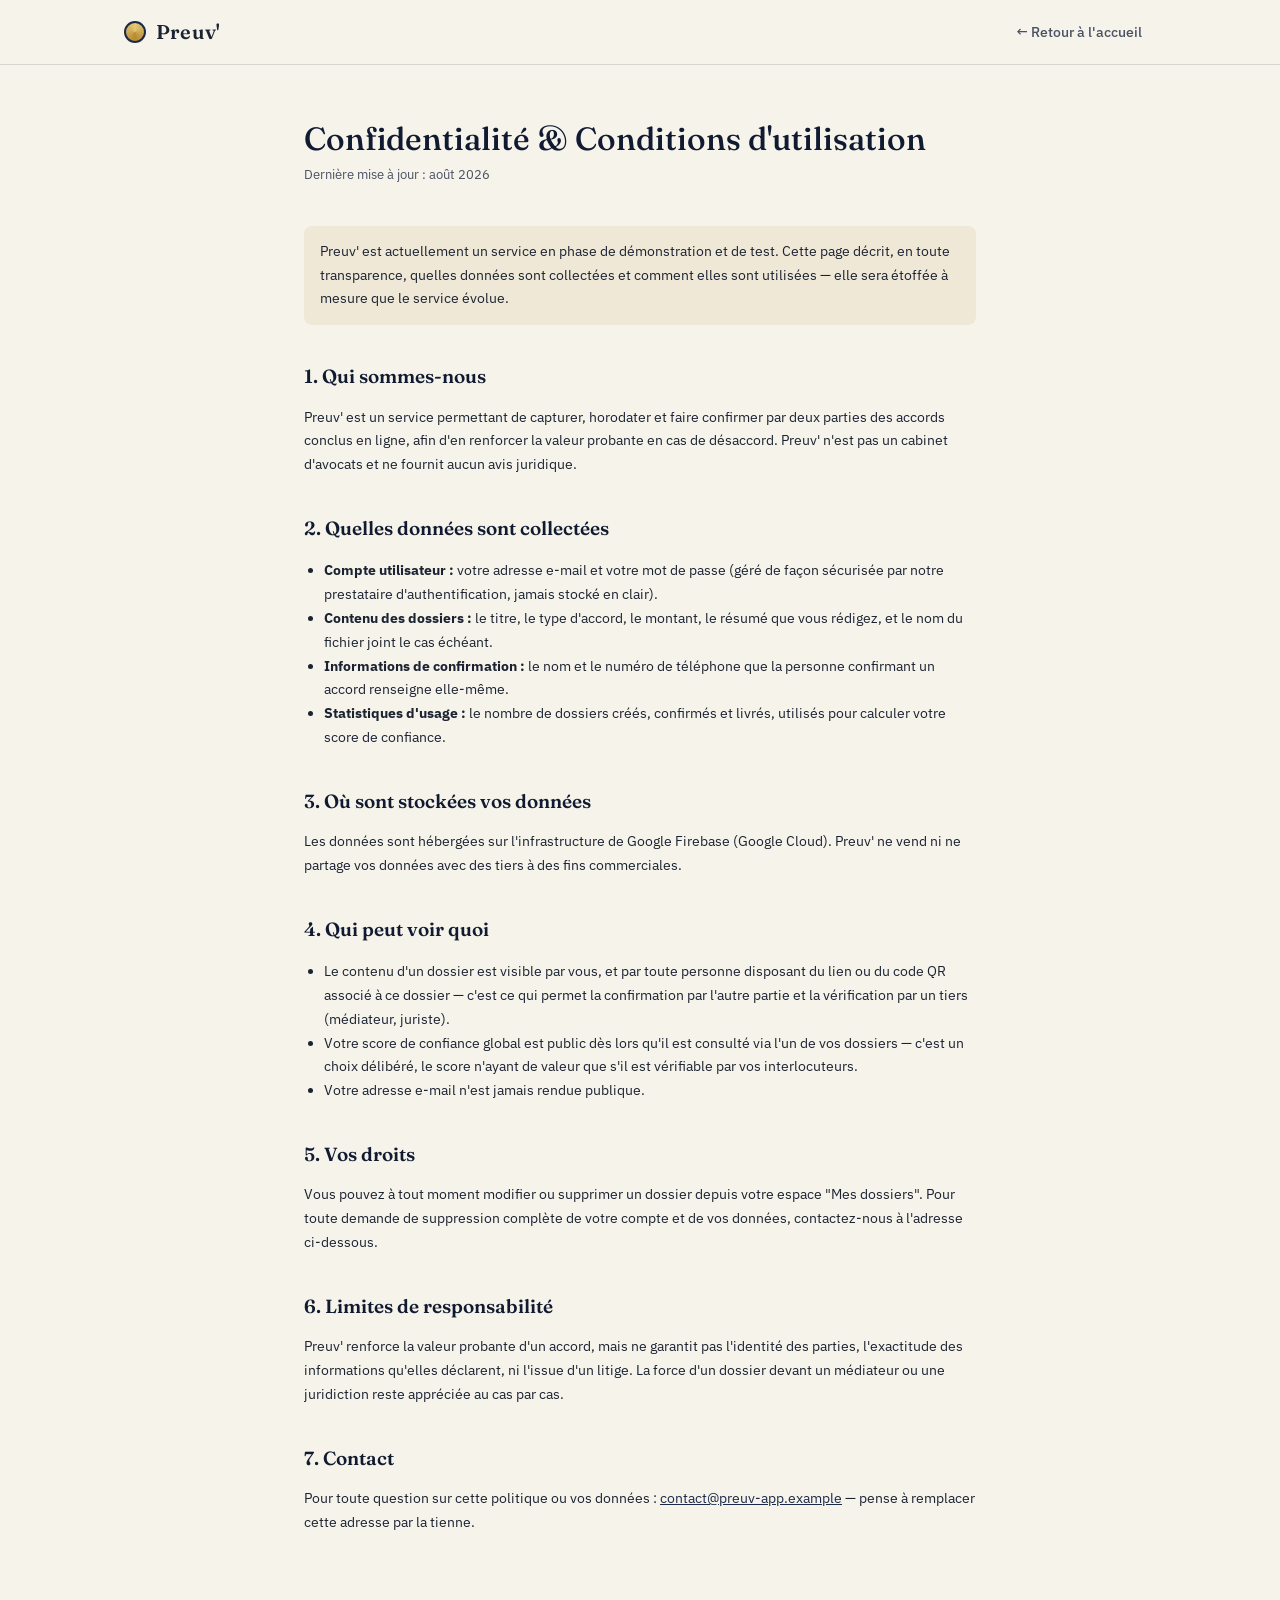
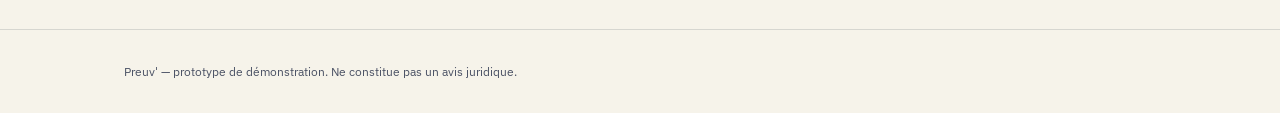
==== confidentialite.html @ 6f405555 "Add files via upload" ====
<!DOCTYPE html>
<html lang="fr">
<head>
<meta charset="UTF-8">
<meta name="viewport" content="width=device-width, initial-scale=1.0">
<title>Preuv' — Confidentialité & Conditions</title>
<link rel="icon" type="image/svg+xml" href="favicon.svg">
<link rel="preconnect" href="https://fonts.googleapis.com">
<link href="https://fonts.googleapis.com/css2?family=Fraunces:opsz,wght@9..144,400;9..144,500;9..144,600&family=IBM+Plex+Sans:wght@400;500;600&family=IBM+Plex+Mono:wght@400;500&display=swap" rel="stylesheet">
<link rel="stylesheet" href="styles.css">
<style>
  .legal-wrap{max-width:720px;margin:0 auto;padding:56px 24px 80px;}
  .legal-wrap h1{font-family:var(--font-display);font-size:32px;font-weight:500;color:var(--navy-deep);margin:0 0 6px;}
  .legal-wrap .maj{font-size:13px;color:var(--ink-soft);margin:0 0 40px;}
  .legal-wrap h2{font-family:var(--font-display);font-size:19px;font-weight:600;color:var(--navy-deep);margin:36px 0 12px;}
  .legal-wrap p, .legal-wrap li{font-size:14px;line-height:1.7;color:var(--ink);}
  .legal-wrap ul{padding-left:20px;}
  .legal-wrap a{color:var(--navy);}
  .legal-note{background:rgba(183,138,46,0.1);border-radius:8px;padding:14px 16px;font-size:13px;color:#8a6a1f;margin-bottom:32px;}
</style>
</head>
<body>

<header class="topbar">
  <div class="wrap topbar-inner">
    <div class="brand">
      <span class="brand-mark" aria-hidden="true"></span>
      <span class="brand-name">Preuv'</span>
    </div>
    <a href="index.html" class="nav-link" style="text-decoration:none;">← Retour à l'accueil</a>
  </div>
</header>

<main class="legal-wrap">
  <h1>Confidentialité &amp; Conditions d'utilisation</h1>
  <p class="maj">Dernière mise à jour : août 2026</p>

  <p class="legal-note">Preuv' est actuellement un service en phase de démonstration et de test. Cette page décrit, en toute transparence, quelles données sont collectées et comment elles sont utilisées — elle sera étoffée à mesure que le service évolue.</p>

  <h2>1. Qui sommes-nous</h2>
  <p>Preuv' est un service permettant de capturer, horodater et faire confirmer par deux parties des accords conclus en ligne, afin d'en renforcer la valeur probante en cas de désaccord. Preuv' n'est pas un cabinet d'avocats et ne fournit aucun avis juridique.</p>

  <h2>2. Quelles données sont collectées</h2>
  <ul>
    <li><strong>Compte utilisateur :</strong> votre adresse e-mail et votre mot de passe (géré de façon sécurisée par notre prestataire d'authentification, jamais stocké en clair).</li>
    <li><strong>Contenu des dossiers :</strong> le titre, le type d'accord, le montant, le résumé que vous rédigez, et le nom du fichier joint le cas échéant.</li>
    <li><strong>Informations de confirmation :</strong> le nom et le numéro de téléphone que la personne confirmant un accord renseigne elle-même.</li>
    <li><strong>Statistiques d'usage :</strong> le nombre de dossiers créés, confirmés et livrés, utilisés pour calculer votre score de confiance.</li>
  </ul>

  <h2>3. Où sont stockées vos données</h2>
  <p>Les données sont hébergées sur l'infrastructure de Google Firebase (Google Cloud). Preuv' ne vend ni ne partage vos données avec des tiers à des fins commerciales.</p>

  <h2>4. Qui peut voir quoi</h2>
  <ul>
    <li>Le contenu d'un dossier est visible par vous, et par toute personne disposant du lien ou du code QR associé à ce dossier — c'est ce qui permet la confirmation par l'autre partie et la vérification par un tiers (médiateur, juriste).</li>
    <li>Votre score de confiance global est public dès lors qu'il est consulté via l'un de vos dossiers — c'est un choix délibéré, le score n'ayant de valeur que s'il est vérifiable par vos interlocuteurs.</li>
    <li>Votre adresse e-mail n'est jamais rendue publique.</li>
  </ul>

  <h2>5. Vos droits</h2>
  <p>Vous pouvez à tout moment modifier ou supprimer un dossier depuis votre espace "Mes dossiers". Pour toute demande de suppression complète de votre compte et de vos données, contactez-nous à l'adresse ci-dessous.</p>

  <h2>6. Limites de responsabilité</h2>
  <p>Preuv' renforce la valeur probante d'un accord, mais ne garantit pas l'identité des parties, l'exactitude des informations qu'elles déclarent, ni l'issue d'un litige. La force d'un dossier devant un médiateur ou une juridiction reste appréciée au cas par cas.</p>

  <h2>7. Contact</h2>
  <p>Pour toute question sur cette politique ou vos données : <a href="mailto:contact@preuv-app.example">contact@preuv-app.example</a> — pense à remplacer cette adresse par la tienne.</p>
</main>

<footer class="footer">
  <div class="wrap">
    <p>Preuv' — prototype de démonstration. Ne constitue pas un avis juridique.</p>
  </div>
</footer>

</body>
</html>
---- styles.css ----
:root{
  --paper: #F6F3EA;
  --ink: #1B2333;
  --ink-soft: #4A5164;
  --navy: #1B2A4A;
  --navy-deep: #101A30;
  --brass: #B78A2E;
  --brass-light: #E4C878;
  --sage: #3F6B54;
  --rust: #9A3B24;
  --line: rgba(27,35,51,0.14);
  --radius: 14px;
  --font-display: "Fraunces", serif;
  --font-body: "IBM Plex Sans", sans-serif;
  --font-mono: "IBM Plex Mono", monospace;
}

*{box-sizing:border-box;}
html{scroll-behavior:smooth;}
body{
  margin:0;
  background:var(--paper);
  color:var(--ink);
  font-family:var(--font-body);
  line-height:1.6;
  -webkit-font-smoothing:antialiased;
}

.wrap{
  max-width:1080px;
  margin:0 auto;
  padding:0 24px;
}

/* Topbar */
.topbar{
  border-bottom:1px solid var(--line);
  background:var(--paper);
  position:sticky;
  top:0;
  z-index:10;
}
.topbar-inner{
  display:flex;
  align-items:center;
  justify-content:space-between;
  height:64px;
}
.brand{display:flex;align-items:center;gap:10px;}
.brand-mark{
  width:22px;height:22px;border-radius:50%;
  background:conic-gradient(from 180deg, var(--brass), var(--brass-light), var(--brass));
  border:2px solid var(--navy);
}
.brand-name{
  font-family:var(--font-display);
  font-weight:600;
  font-size:20px;
  letter-spacing:0.01em;
}
.topnav{display:flex;gap:8px;}
.nav-link{
  background:none;border:none;cursor:pointer;
  font-family:var(--font-body);font-size:14px;font-weight:500;
  color:var(--ink-soft);padding:8px 14px;border-radius:999px;
  transition:background 0.15s ease, color 0.15s ease;
}
.nav-link:hover{background:var(--line);color:var(--ink);}

/* Hero */
.hero{
  display:grid;
  grid-template-columns:1.1fr 0.9fr;
  gap:56px;
  align-items:center;
  padding:72px 24px 88px;
}
.eyebrow{
  font-family:var(--font-mono);
  font-size:12px;
  letter-spacing:0.08em;
  text-transform:uppercase;
  color:var(--sage);
  margin:0 0 18px;
}
h1{
  font-family:var(--font-display);
  font-size:clamp(30px, 4vw, 44px);
  font-weight:500;
  line-height:1.15;
  margin:0 0 20px;
  color:var(--navy-deep);
}
.lede{
  font-size:17px;
  color:var(--ink-soft);
  max-width:46ch;
  margin:0 0 32px;
}

.btn{
  font-family:var(--font-body);
  font-weight:600;
  font-size:15px;
  border-radius:999px;
  padding:13px 26px;
  border:1px solid transparent;
  cursor:pointer;
  transition:transform 0.12s ease, box-shadow 0.12s ease, background 0.15s ease;
}
.btn:active{transform:scale(0.98);}
.btn-primary{
  background:var(--navy);
  color:var(--paper);
}
.btn-primary:hover{background:var(--navy-deep);}
.btn-ghost{
  background:transparent;
  border-color:var(--line);
  color:var(--ink);
}
.btn-ghost:hover{border-color:var(--navy);}
.btn-whatsapp{
  display:inline-flex;
  align-items:center;
  justify-content:center;
  gap:8px;
  background:#25D366;
  color:#fff;
  text-decoration:none;
}
.btn-whatsapp:hover{background:#1fb958;}

/* Hero visual: document card with seal */
.hero-visual{display:flex;justify-content:center;}
.doc-card{
  position:relative;
  width:280px;
  min-height:340px;
  background:#fff;
  border:1px solid var(--line);
  border-radius:10px;
  box-shadow:0 24px 48px -24px rgba(16,26,48,0.35);
  padding:32px 28px;
  transform:rotate(-2deg);
}
.doc-line{height:9px;border-radius:3px;background:var(--line);margin-bottom:16px;}
.w-70{width:70%;} .w-90{width:90%;} .w-40{width:40%;}
.doc-hash{
  font-family:var(--font-mono);
  font-size:11px;
  color:var(--ink-soft);
  margin-top:24px;
  letter-spacing:0.03em;
}
.seal{
  position:absolute;
  bottom:-20px;
  right:-16px;
  width:96px;height:96px;
  transform:rotate(8deg);
  filter:drop-shadow(0 8px 16px rgba(16,26,48,0.3));
  animation:stampIn 0.7s cubic-bezier(.2,1.4,.4,1) 0.5s both;
}
.seal-small{position:static;width:72px;height:72px;transform:none;margin:0 auto;animation:stampIn 0.5s cubic-bezier(.2,1.4,.4,1) both;}
@keyframes stampIn{
  0%{opacity:0;transform:scale(2) rotate(8deg);}
  60%{opacity:1;}
  100%{opacity:1;transform:scale(1) rotate(8deg);}
}
.seal-svg circle{fill:none;stroke:var(--rust);}
.seal-svg circle:first-of-type{stroke-width:3;}
.seal-svg circle:last-of-type{stroke-width:1.5;}
.seal-text{
  font-family:var(--font-display);
  font-size:13px;
  fill:var(--rust);
  font-weight:600;
}
.seal-text-sm{font-size:9px;letter-spacing:0.06em;}

/* Panels */
.panel{padding:64px 24px;border-top:1px solid var(--line);}
.panel h2{
  font-family:var(--font-display);
  font-size:28px;
  font-weight:500;
  margin:0 0 8px;
  color:var(--navy-deep);
}
.panel-sub{color:var(--ink-soft);margin:0 0 36px;max-width:60ch;}

/* Form */
.form-card{
  background:#fff;
  border:1px solid var(--line);
  border-radius:var(--radius);
  padding:32px;
  max-width:640px;
  display:flex;
  flex-direction:column;
  gap:20px;
}
.field{display:flex;flex-direction:column;gap:7px;}
.field-label{font-size:13px;font-weight:600;color:var(--ink);}
.field-row{display:grid;grid-template-columns:1fr 1fr;gap:20px;}
input[type=text], input[type=number], input[type=file], select, textarea{
  font-family:var(--font-body);
  font-size:15px;
  padding:11px 13px;
  border:1px solid var(--line);
  border-radius:8px;
  background:var(--paper);
  color:var(--ink);
}
input:focus, select:focus, textarea:focus{
  outline:2px solid var(--navy);
  outline-offset:1px;
}
textarea{resize:vertical;font-family:var(--font-body);}

/* Result card */
.result-card{
  margin-top:32px;
  max-width:640px;
  background:#fff;
  border:1px solid var(--line);
  border-radius:var(--radius);
  padding:36px 32px;
  text-align:center;
}
.result-card.hidden{display:none;}
.result-seal-wrap{margin-bottom:10px;}
.result-card h3{
  font-family:var(--font-display);
  font-weight:500;
  font-size:20px;
  margin:8px 0 24px;
}
.result-grid{
  display:grid;
  gap:16px;
  text-align:left;
  margin:0 0 20px;
}
.result-grid dt{font-size:12px;color:var(--ink-soft);margin-bottom:3px;}
.result-grid dd{margin:0;font-size:14px;}
.mono{font-family:var(--font-mono);word-break:break-all;}
.conseil{
  font-size:13px;
  color:var(--sage);
  background:rgba(63,107,84,0.09);
  border-radius:8px;
  padding:12px 14px;
  text-align:left;
  margin:0 0 24px;
}
.conseil.weak{color:var(--rust);background:rgba(154,59,36,0.09);}
.result-actions{display:flex;gap:12px;justify-content:center;flex-wrap:wrap;}

/* Dossiers list */
.dossiers-list{display:flex;flex-direction:column;gap:12px;max-width:640px;}
.empty{color:var(--ink-soft);font-size:14px;}
.edit-notice{
  font-size:13px;
  color:var(--brass);
  background:rgba(183,138,46,0.12);
  border-radius:8px;
  padding:12px 14px;
  max-width:640px;
  margin:0 0 20px;
}
.edit-notice.hidden{display:none;}
.dossier-item{
  background:#fff;
  border:1px solid var(--line);
  border-radius:10px;
  padding:16px 18px;
  display:flex;
  justify-content:space-between;
  align-items:center;
  gap:16px;
  flex-wrap:wrap;
}
.di-info .di-title{font-weight:600;font-size:14px;}
.di-info .di-meta{font-size:12px;color:var(--ink-soft);margin-top:3px;}
.di-info .di-hash{font-family:var(--font-mono);font-size:11px;color:var(--ink-soft);margin-top:3px;}
.di-actions{display:flex;gap:6px;flex-shrink:0;}
.di-btn{
  font-family:var(--font-body);
  font-size:12px;
  font-weight:600;
  padding:7px 12px;
  border-radius:999px;
  border:1px solid var(--line);
  background:transparent;
  color:var(--ink);
  cursor:pointer;
}
.di-btn:hover{border-color:var(--navy);}
.di-btn-danger{color:var(--rust);}
.di-btn-danger:hover{border-color:var(--rust);}

/* Assistant de détection de risque */
.risque-block{
  background:var(--paper);
  border:1px solid var(--line);
  border-radius:10px;
  padding:16px;
}
.risque-block-result{margin:0 0 24px;text-align:left;}
.risque-titre{font-size:13px;font-weight:600;margin:0 0 10px;}
.risque-panel{display:flex;flex-direction:column;gap:8px;}
.alerte-item{
  display:flex;
  gap:8px;
  align-items:flex-start;
  font-size:13px;
  line-height:1.5;
  padding:10px 12px;
  border-radius:8px;
}
.alerte-alerte{background:rgba(154,59,36,0.09);color:var(--rust);}
.alerte-conseil{background:rgba(183,138,46,0.1);color:#8a6a1f;}
.alerte-ok{font-size:13px;color:var(--sage);margin:0;padding:8px 4px;}
.alerte-icone{flex-shrink:0;}

/* QR code */
.qr-box{
  width:96px;
  margin:0 auto 6px;
  display:flex;
  justify-content:center;
}
.qr-caption{
  font-size:11px;
  color:var(--ink-soft);
  text-align:center;
  margin:0 0 24px;
}
.badge-confirme{
  display:inline-block;
  font-size:11px;
  font-weight:600;
  color:var(--sage);
  background:rgba(63,107,84,0.12);
  padding:2px 8px;
  border-radius:999px;
  margin-left:6px;
}

/* Footer */
.footer{padding:32px 24px;border-top:1px solid var(--line);}
.footer p{font-size:12px;color:var(--ink-soft);margin:0;}

/* Share block */
.share-block{
  margin-top:28px;
  padding-top:24px;
  border-top:1px dashed var(--line);
  text-align:left;
}
.share-label{font-size:13px;font-weight:600;margin:0 0 10px;}
.share-row{display:flex;gap:8px;flex-wrap:wrap;}
.share-input{
  flex:1;
  min-width:0;
  font-family:var(--font-mono);
  font-size:12px;
  padding:10px 12px;
  border:1px solid var(--line);
  border-radius:8px;
  background:var(--paper);
  color:var(--ink-soft);
}
.btn-small{padding:10px 18px;font-size:13px;white-space:nowrap;}
.share-hint{font-size:12px;color:var(--ink-soft);margin:10px 0 0;}

/* Overlay views (confirmation / vérification) */
.overlay-view{
  min-height:100vh;
  background:var(--paper);
  padding:48px 0 64px;
}
.overlay-view.hidden{display:none;}
.overlay-wrap{max-width:620px;}
.brand-center{justify-content:center;margin-bottom:40px;}
.confirm-card{
  background:#fff;
  border:1px solid var(--line);
  border-radius:var(--radius);
  padding:36px 32px;
  margin-bottom:24px;
  text-align:center;
}
.confirm-card h2{
  font-family:var(--font-display);
  font-weight:500;
  font-size:24px;
  margin:6px 0 24px;
}
.confirm-card .result-grid{text-align:left;}
.form-card-inline{
  box-shadow:none;
  border:none;
  padding:24px 0 0;
  margin:0;
  text-align:left;
}
.confirm-card .btn{margin-top:6px;}

/* Responsive */
@media (max-width:760px){
  .hero{grid-template-columns:1fr;padding:48px 20px 64px;text-align:left;}
  .hero-visual{order:-1;margin-bottom:8px;}
  .field-row{grid-template-columns:1fr;}
  .doc-card{width:100%;max-width:280px;}
}

@media (prefers-reduced-motion: reduce){
  .seal, .seal-small{animation:none;}
}

/* Impression / export PDF */
.print-only{display:none;}

@media print{
  @page{ margin: 18mm 16mm; }

  body{background:#fff;color:#1B2333;}

  .topbar, .footer, .hero, #dossiers, .nav-link,
  #creer form, .edit-notice,
  .result-actions, .share-block,
  .di-actions,
  #btnEnregistrerConfirmation, #btnImprimerVerif,
  #confirmForm, .conseil ~ button,
  button, a.btn{
    display:none !important;
  }

  #topbarNormal, #footerNormal{display:none !important;}

  .panel{padding:0 !important;border:none !important;}
  .panel h2, .panel-sub{display:none !important;}

  .print-only{display:block !important;}

  .print-header{
    display:flex;
    align-items:baseline;
    justify-content:space-between;
    border-bottom:2px solid #1B2A4A;
    padding-bottom:14px;
    margin-bottom:28px;
  }
  .print-brand-block{display:flex;align-items:center;gap:8px;}
  .print-mark{
    width:16px;height:16px;border-radius:50%;
    background:conic-gradient(from 180deg, #B78A2E, #E4C878, #B78A2E);
    border:2px solid #1B2A4A;
    display:inline-block;
  }
  .print-brand{
    font-family:"Fraunces", serif;
    font-weight:600;
    font-size:20px;
    color:#1B2A4A;
  }
  .print-tagline{
    font-family:"IBM Plex Sans", sans-serif;
    font-size:12px;
    color:#4A5164;
    text-transform:uppercase;
    letter-spacing:0.06em;
  }

  .print-hr{border:none;border-top:1px solid #ddd;margin:32px 0 16px;}
  .print-legal{
    font-family:"IBM Plex Sans", sans-serif;
    font-size:10px;
    color:#6b7280;
    line-height:1.5;
  }
  .print-meta{margin-top:6px;font-family:"IBM Plex Mono", monospace;}

  .result-card, .confirm-card{
    box-shadow:none !important;
    border:1px solid #ddd !important;
    padding:28px !important;
    page-break-inside:avoid;
  }
  .result-card h3, .confirm-card h2, .confirm-card h3{
    font-size:19px !important;
  }
  .result-grid dt{font-size:10px !important;}
  .result-grid dd{font-size:13px !important;}
  .mono{font-size:11px !important;}
  .seal, .seal-small{animation:none !important;position:static !important;transform:none !important;margin:0 auto 16px !important;}
}

.hidden{display:none !important;}
.auth-status{display:flex;align-items:center;gap:10px;}
.auth-email{font-size:13px;color:var(--ink-soft);}

.badge-livraison{background:rgba(183,138,46,0.15);color:#8a6a1f;margin-left:4px;}

/* Timeline de la transaction */
.timeline{margin:20px 0;text-align:left;}
.timeline-step{display:flex;gap:12px;}
.timeline-marker{display:flex;flex-direction:column;align-items:center;}
.timeline-dot{width:12px;height:12px;border-radius:50%;background:var(--line);flex-shrink:0;border:2px solid #fff;box-shadow:0 0 0 1px var(--line);}
.timeline-step.done .timeline-dot{background:var(--sage);box-shadow:0 0 0 1px var(--sage);}
.timeline-connector{width:2px;flex:1;background:var(--line);margin:2px 0;min-height:22px;}
.timeline-step.done .timeline-connector{background:var(--sage);}
.timeline-step:last-child .timeline-connector{display:none;}
.timeline-content{padding-bottom:18px;}
.timeline-title{font-size:13px;font-weight:600;color:var(--ink);}
.timeline-step:not(.done) .timeline-title{color:var(--ink-soft);font-weight:500;}
.timeline-date{font-size:12px;color:var(--ink-soft);margin-top:2px;}

@media print{
  .timeline{margin:16px 0;}
}

/* Score de confiance */
.score-card{
  display:flex;
  gap:24px;
  align-items:center;
  background:#fff;
  border:1px solid var(--line);
  border-radius:var(--radius);
  padding:24px;
  margin-bottom:24px;
  max-width:640px;
  flex-wrap:wrap;
}
.score-cercle{
  width:88px;height:88px;
  border-radius:50%;
  background:conic-gradient(var(--sage) calc(var(--pct, 0) * 1%), var(--line) 0);
  display:flex;
  align-items:center;
  justify-content:center;
  flex-direction:column;
  flex-shrink:0;
  position:relative;
}
.score-cercle::before{
  content:"";
  position:absolute;
  width:68px;height:68px;
  border-radius:50%;
  background:#fff;
}
.score-cercle span{position:relative;z-index:1;}
#scoreValeur{font-family:var(--font-display);font-size:22px;font-weight:600;color:var(--navy-deep);}
.score-sur100{font-size:11px;color:var(--ink-soft);}
.score-detail{flex:1;min-width:220px;}
.score-titre{font-weight:600;font-size:14px;margin:0 0 2px;}
.score-sous-titre{font-size:12px;color:var(--ink-soft);margin:0 0 12px;}
.score-barres{display:flex;flex-direction:column;gap:6px;}
.score-ligne{display:flex;justify-content:space-between;font-size:12px;}
.score-ligne span{color:var(--ink-soft);}
.score-ligne strong{color:var(--ink);}
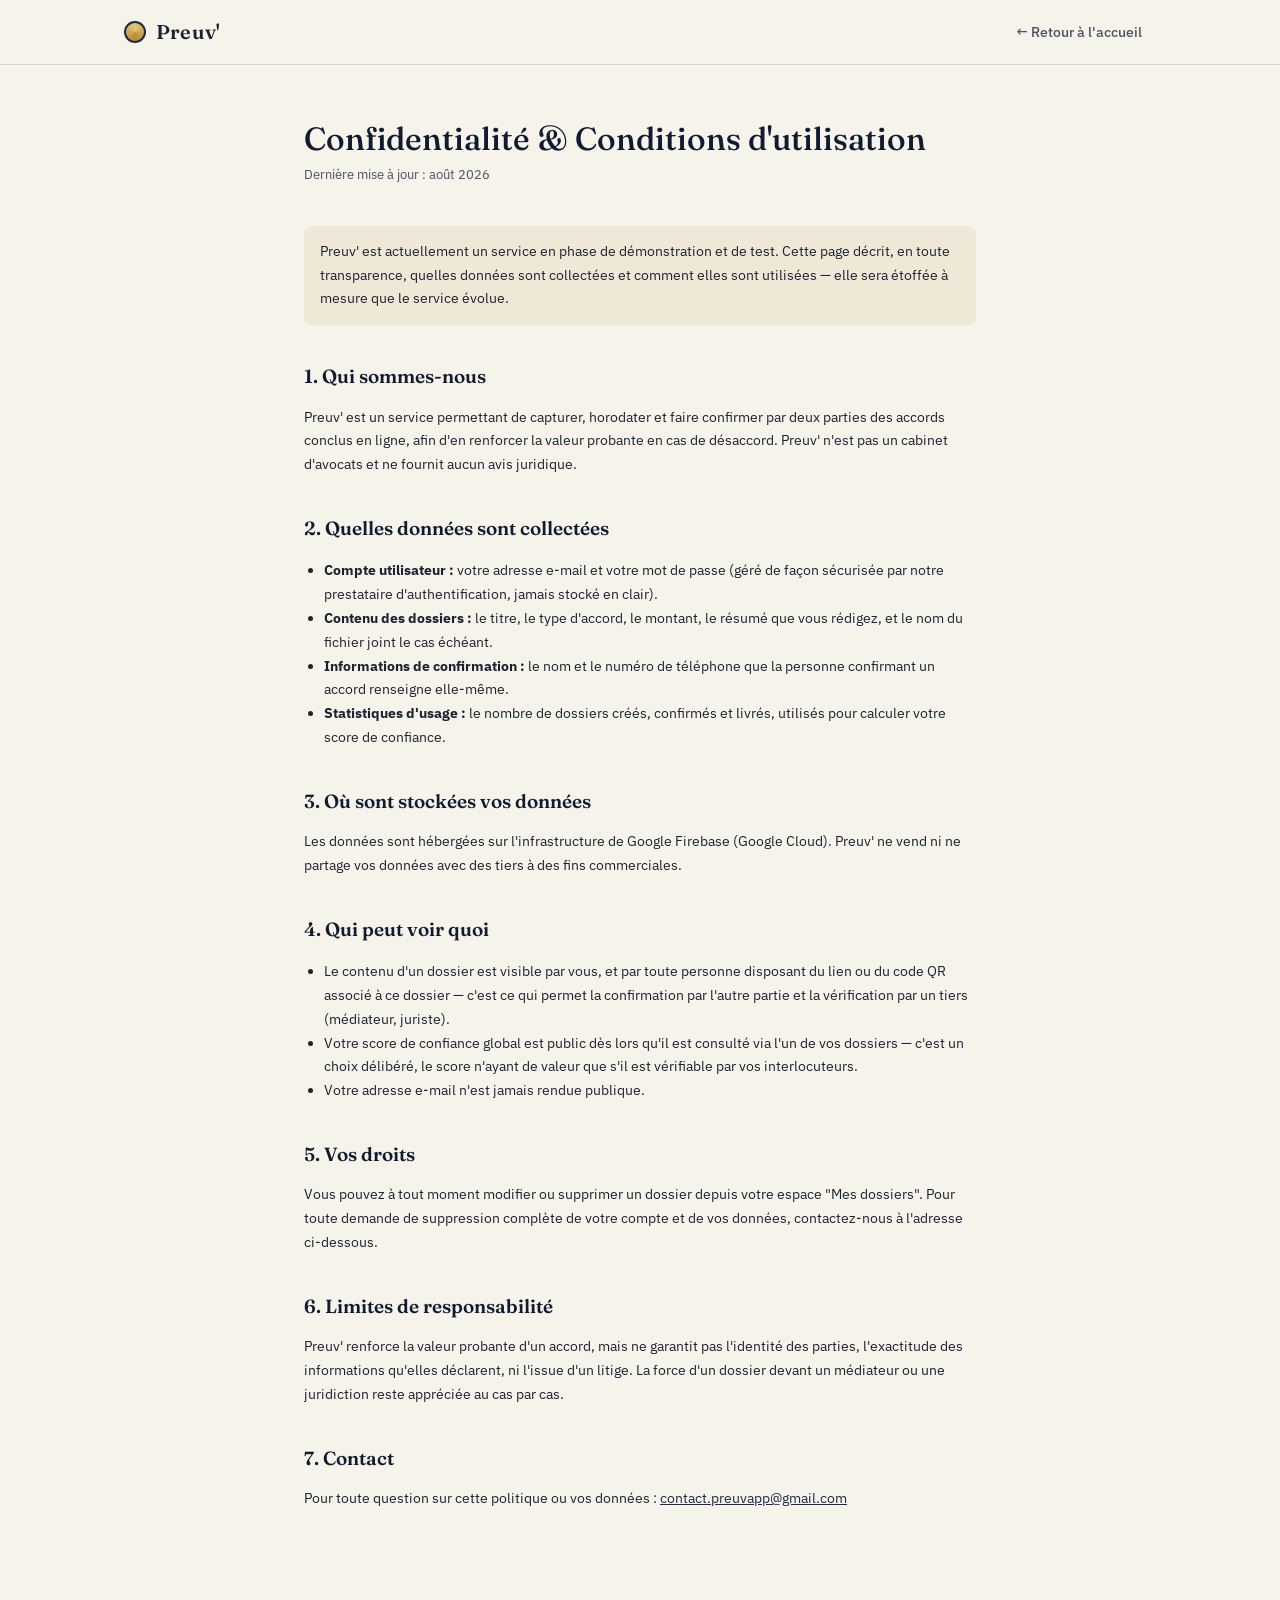
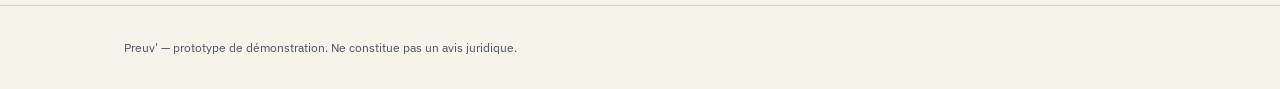
==== commit d05e3853: "Add files via upload" ====
--- a/confidentialite.html
+++ b/confidentialite.html
@@ -65,7 +65,7 @@
   <p>Preuv' renforce la valeur probante d'un accord, mais ne garantit pas l'identité des parties, l'exactitude des informations qu'elles déclarent, ni l'issue d'un litige. La force d'un dossier devant un médiateur ou une juridiction reste appréciée au cas par cas.</p>
 
   <h2>7. Contact</h2>
-  <p>Pour toute question sur cette politique ou vos données : <a href="mailto:contact@preuv-app.example">contact@preuv-app.example</a> — pense à remplacer cette adresse par la tienne.</p>
+  <p>Pour toute question sur cette politique ou vos données : <a href="mailto:contact.preuvapp@gmail.com">contact.preuvapp@gmail.com</a></p>
 </main>
 
 <footer class="footer">
--- a/styles.css
+++ b/styles.css
@@ -564,3 +564,128 @@
 .score-ligne{display:flex;justify-content:space-between;font-size:12px;}
 .score-ligne span{color:var(--ink-soft);}
 .score-ligne strong{color:var(--ink);}
+
+/* Bot FAQ flottant */
+.bot-bouton{
+  position:fixed;
+  bottom:24px;
+  right:24px;
+  width:58px;height:58px;
+  border-radius:50%;
+  background:var(--navy);
+  color:#fff;
+  border:none;
+  font-size:24px;
+  cursor:pointer;
+  box-shadow:0 8px 24px rgba(16,26,48,0.35);
+  z-index:1000;
+  transition:transform 0.15s ease;
+}
+.bot-bouton:hover{transform:scale(1.06);}
+
+.bot-panel{
+  position:fixed;
+  bottom:96px;
+  right:24px;
+  width:340px;
+  max-width:calc(100vw - 32px);
+  height:460px;
+  max-height:calc(100vh - 140px);
+  background:#fff;
+  border-radius:16px;
+  box-shadow:0 20px 50px rgba(16,26,48,0.3);
+  display:flex;
+  flex-direction:column;
+  overflow:hidden;
+  z-index:1000;
+  border:1px solid var(--line);
+}
+.bot-panel.hidden{display:none;}
+
+.bot-header{
+  background:var(--navy);
+  color:#fff;
+  padding:14px 16px;
+  font-weight:600;
+  font-size:14px;
+  display:flex;
+  justify-content:space-between;
+  align-items:center;
+}
+.bot-fermer{background:none;border:none;color:#fff;font-size:15px;cursor:pointer;opacity:0.8;}
+.bot-fermer:hover{opacity:1;}
+
+.bot-conversation{
+  flex:1;
+  overflow-y:auto;
+  padding:16px;
+  display:flex;
+  flex-direction:column;
+  gap:10px;
+  background:var(--paper);
+}
+.bot-msg{
+  font-size:13px;
+  line-height:1.5;
+  padding:10px 13px;
+  border-radius:12px;
+  max-width:85%;
+}
+.bot-msg-bot{
+  background:#fff;
+  border:1px solid var(--line);
+  color:var(--ink);
+  align-self:flex-start;
+  border-bottom-left-radius:3px;
+}
+.bot-msg-user{
+  background:var(--navy);
+  color:#fff;
+  align-self:flex-end;
+  border-bottom-right-radius:3px;
+}
+.bot-suggestions{display:flex;flex-direction:column;gap:6px;margin-top:4px;}
+.bot-chip{
+  align-self:flex-start;
+  background:#fff;
+  border:1px solid var(--brass);
+  color:#8a6a1f;
+  font-size:12px;
+  padding:7px 12px;
+  border-radius:999px;
+  cursor:pointer;
+  text-align:left;
+}
+.bot-chip:hover{background:rgba(183,138,46,0.1);}
+
+.bot-form{
+  display:flex;
+  gap:8px;
+  padding:12px;
+  border-top:1px solid var(--line);
+  background:#fff;
+}
+.bot-form input{
+  flex:1;
+  border:1px solid var(--line);
+  border-radius:999px;
+  padding:9px 14px;
+  font-size:13px;
+  font-family:var(--font-body);
+}
+.bot-form input:focus{outline:2px solid var(--navy);}
+.bot-envoyer{
+  width:38px;height:38px;
+  border-radius:50%;
+  background:var(--navy);
+  color:#fff;
+  border:none;
+  cursor:pointer;
+  font-size:15px;
+  flex-shrink:0;
+}
+
+@media (max-width:480px){
+  .bot-panel{ width:calc(100vw - 32px); right:16px; bottom:88px; }
+  .bot-bouton{ right:16px; bottom:16px; }
+}
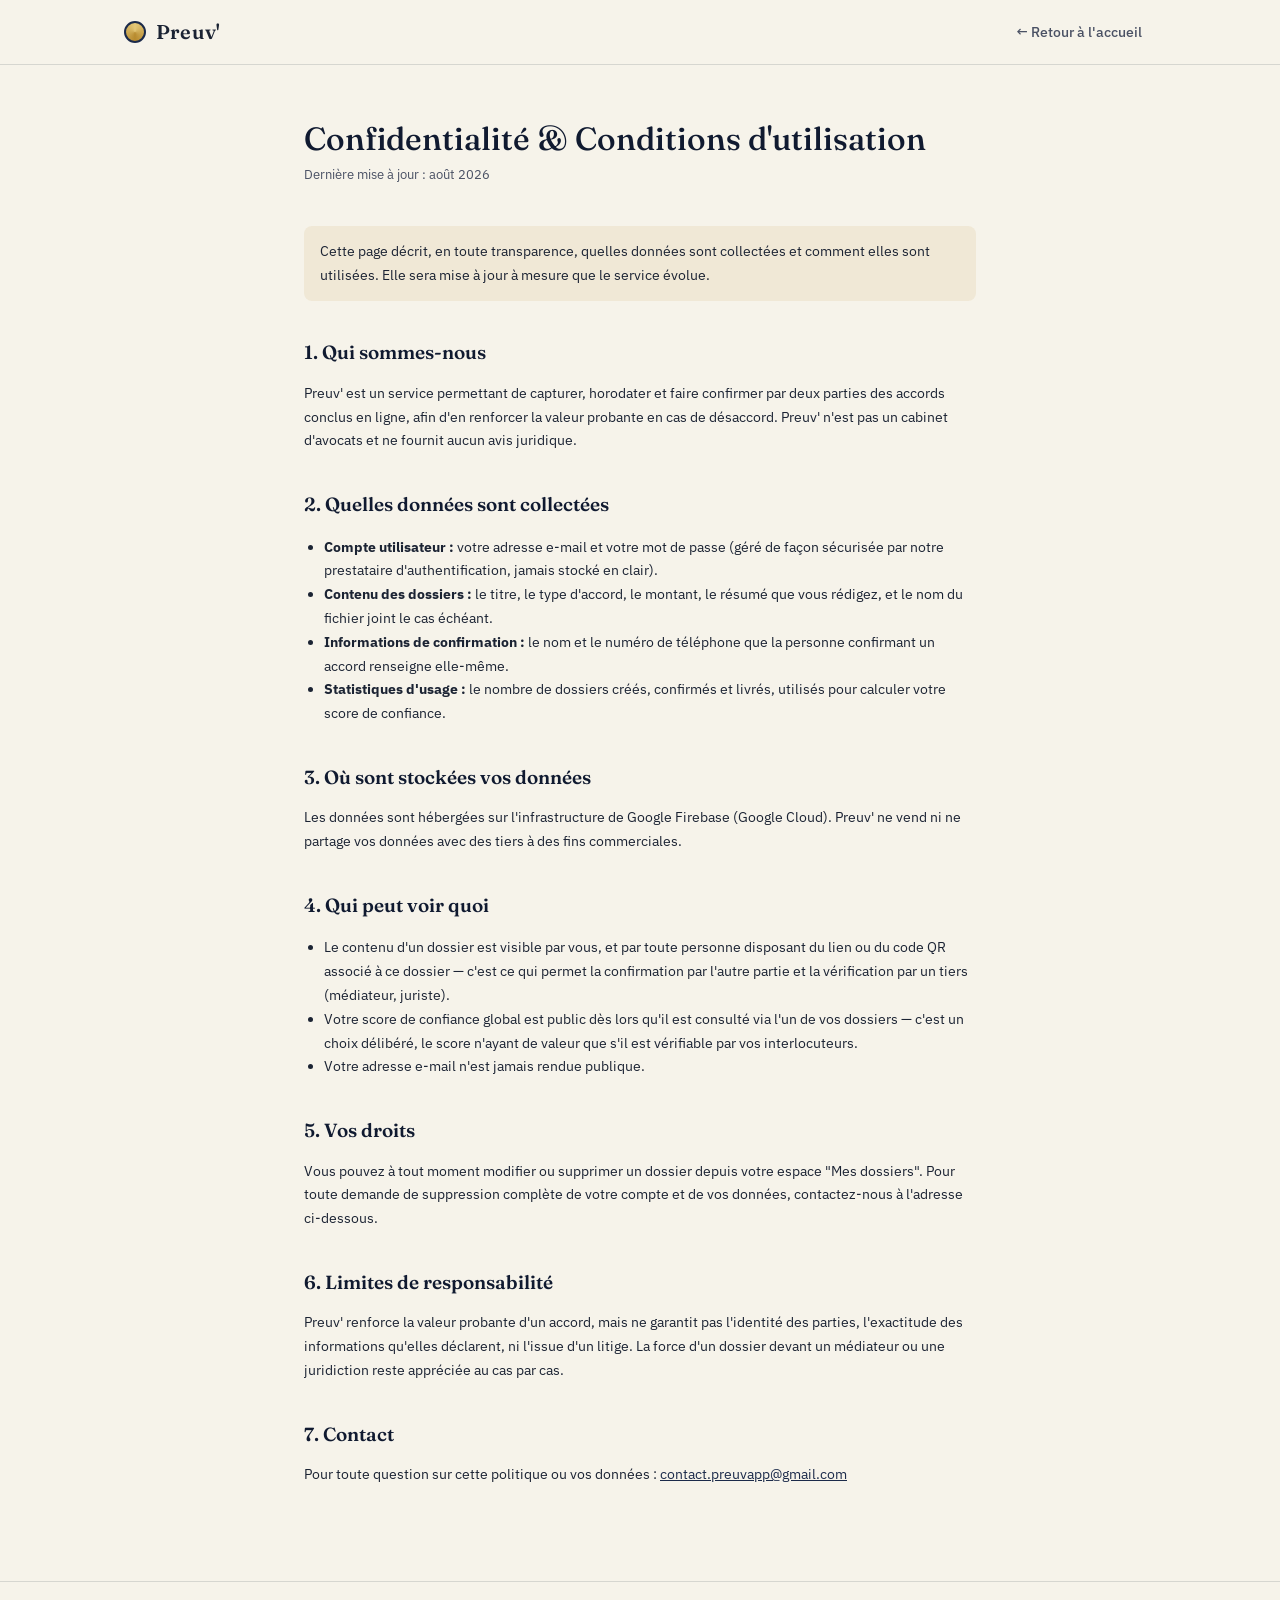
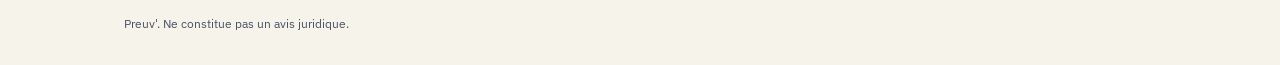
==== commit e4cf20c6: "Add files via upload" ====
--- a/confidentialite.html
+++ b/confidentialite.html
@@ -35,7 +35,7 @@
   <h1>Confidentialité &amp; Conditions d'utilisation</h1>
   <p class="maj">Dernière mise à jour : août 2026</p>
 
-  <p class="legal-note">Preuv' est actuellement un service en phase de démonstration et de test. Cette page décrit, en toute transparence, quelles données sont collectées et comment elles sont utilisées — elle sera étoffée à mesure que le service évolue.</p>
+  <p class="legal-note">Cette page décrit, en toute transparence, quelles données sont collectées et comment elles sont utilisées. Elle sera mise à jour à mesure que le service évolue.</p>
 
   <h2>1. Qui sommes-nous</h2>
   <p>Preuv' est un service permettant de capturer, horodater et faire confirmer par deux parties des accords conclus en ligne, afin d'en renforcer la valeur probante en cas de désaccord. Preuv' n'est pas un cabinet d'avocats et ne fournit aucun avis juridique.</p>
@@ -70,7 +70,7 @@
 
 <footer class="footer">
   <div class="wrap">
-    <p>Preuv' — prototype de démonstration. Ne constitue pas un avis juridique.</p>
+    <p>Preuv'. Ne constitue pas un avis juridique.</p>
   </div>
 </footer>
 
--- a/styles.css
+++ b/styles.css
@@ -689,3 +689,14 @@
   .bot-panel{ width:calc(100vw - 32px); right:16px; bottom:88px; }
   .bot-bouton{ right:16px; bottom:16px; }
 }
+
+.icon-inline{width:1.05em;height:1.05em;vertical-align:-0.18em;display:inline-block;stroke:currentColor;fill:none;stroke-width:2;stroke-linecap:round;stroke-linejoin:round;}
+.icon-check-circle{color:var(--sage);}
+.icon-x-circle{color:var(--rust);}
+
+.alerte-ok-item{background:rgba(63,107,84,0.08);color:var(--ink);}
+
+/* Section aperçu produit sur la page d'accueil */
+#apercu{background:linear-gradient(180deg, #fff 0%, var(--paper) 100%);}
+.apercu-card{margin:0 auto;box-shadow:0 30px 60px -30px rgba(16,26,48,0.35);}
+.apercu-hash{word-break:break-all;font-size:11px;}
